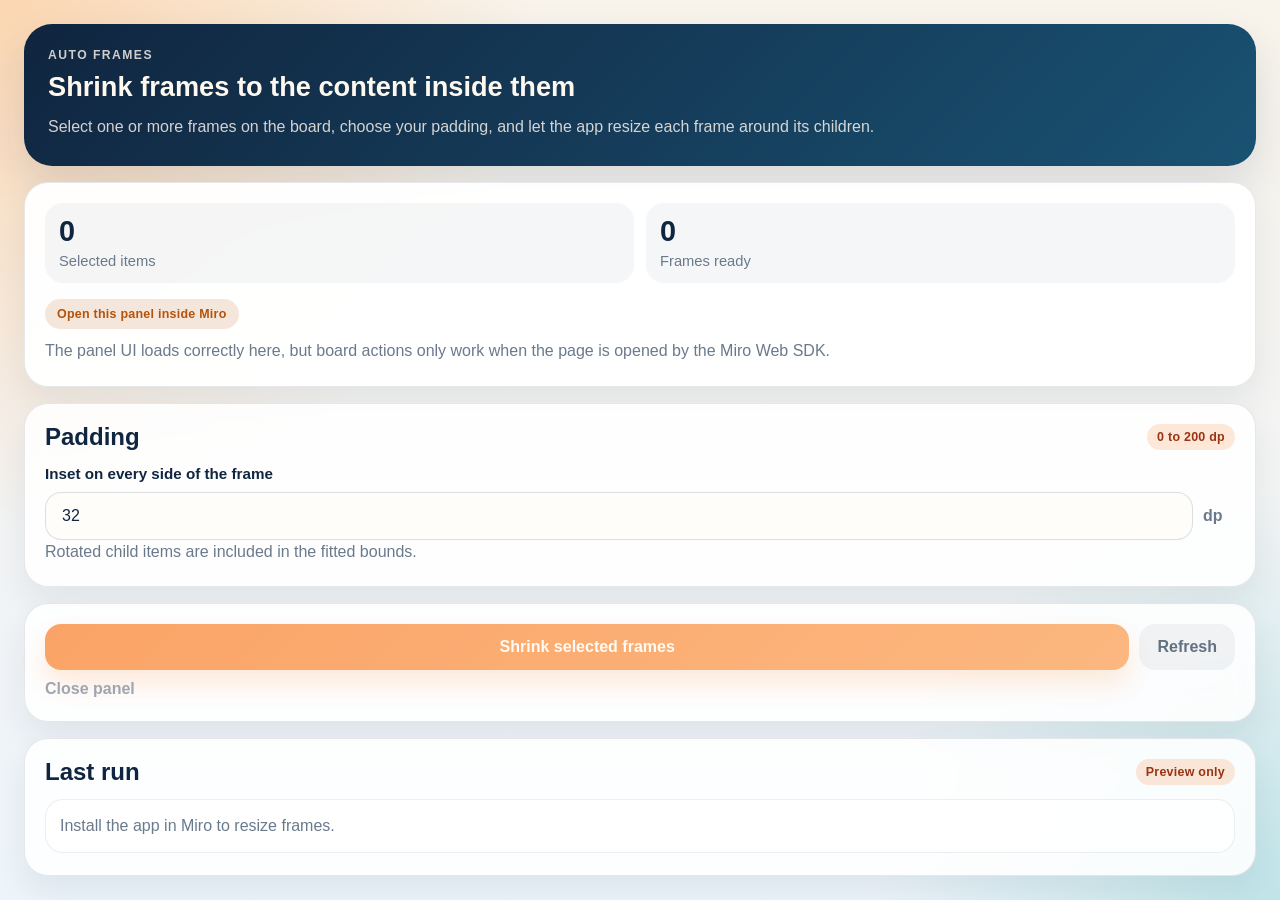
==== public/panel.html @ 706ded11 "initial commit" ====
<!DOCTYPE html>
<html lang="en">
  <head>
    <meta charset="UTF-8" />
    <meta name="viewport" content="width=device-width, initial-scale=1.0" />
    <title>Auto Frames Panel</title>
    <link rel="stylesheet" href="styles.css" />
    <script src="https://miro.com/app/static/sdk/v2/miro.js"></script>
    <script src="auto-frames.js" defer></script>
    <script src="panel.js" defer></script>
  </head>
  <body>
    <div class="panel-shell">
      <header class="hero">
        <p class="eyebrow">Auto Frames</p>
        <h1>Shrink frames to the content inside them</h1>
        <p class="hero-copy">
          Select one or more frames on the board, choose your padding, and let
          the app resize each frame around its children.
        </p>
      </header>

      <section class="card card--summary">
        <div class="stats">
          <div class="stat">
            <span class="stat-value" id="selection-count">0</span>
            <span class="stat-label">Selected items</span>
          </div>
          <div class="stat">
            <span class="stat-value" id="frame-count">0</span>
            <span class="stat-label">Frames ready</span>
          </div>
        </div>
        <p class="status-pill" id="selection-status">Waiting for a frame selection</p>
        <p class="muted" id="selection-note">
          Select one or more frames on the board to enable resizing.
        </p>
      </section>

      <section class="card">
        <div class="section-title-row">
          <h2>Padding</h2>
          <span class="mini-pill">0 to 200 dp</span>
        </div>
        <label class="field" for="padding-input">
          <span class="field-label">Inset on every side of the frame</span>
          <div class="input-row">
            <input id="padding-input" type="number" min="0" max="200" step="4" value="32" />
            <span class="input-suffix">dp</span>
          </div>
        </label>
        <p class="muted">
          Rotated child items are included in the fitted bounds.
        </p>
      </section>

      <section class="card">
        <div class="button-row">
          <button class="button button--primary" id="fit-button" type="button">
            Shrink selected frames
          </button>
          <button class="button button--secondary" id="refresh-button" type="button">
            Refresh
          </button>
        </div>
        <button class="text-button" id="close-button" type="button">Close panel</button>
      </section>

      <section class="card">
        <div class="section-title-row">
          <h2>Last run</h2>
          <span class="mini-pill" id="result-summary">Nothing run yet</span>
        </div>
        <ul class="results" id="result-list"></ul>
      </section>
    </div>
  </body>
</html>
---- public/styles.css ----
:root {
  color-scheme: light;
  font-family: "Avenir Next", "Segoe UI Variable", sans-serif;
  --ink: #10253f;
  --ink-soft: #6a7a8c;
  --panel: rgba(255, 255, 255, 0.88);
  --panel-strong: rgba(255, 255, 255, 0.96);
  --line: rgba(16, 37, 63, 0.1);
  --accent: #f97316;
  --accent-soft: rgba(249, 115, 22, 0.16);
  --accent-cool: #0ea5a0;
  --success: #0a7b59;
  --warning: #b45309;
  --error: #c2410c;
  --shadow: 0 20px 44px rgba(16, 37, 63, 0.12);
}

* {
  box-sizing: border-box;
}

body {
  margin: 0;
  min-height: 100vh;
  background:
    radial-gradient(circle at top left, rgba(255, 179, 107, 0.45), transparent 34%),
    radial-gradient(circle at bottom right, rgba(14, 165, 160, 0.2), transparent 26%),
    linear-gradient(180deg, #f8f3eb 0%, #edf4fb 100%);
  color: var(--ink);
}

.panel-shell {
  width: 100%;
  min-height: 100vh;
  padding: 24px;
  display: grid;
  gap: 16px;
}

.hero {
  padding: 24px;
  border-radius: 28px;
  background:
    linear-gradient(135deg, rgba(16, 37, 63, 0.94), rgba(27, 88, 122, 0.88)),
    var(--ink);
  color: #fff8ef;
  box-shadow: var(--shadow);
}

.eyebrow {
  margin: 0 0 10px;
  font-size: 0.76rem;
  font-weight: 700;
  letter-spacing: 0.12em;
  text-transform: uppercase;
  opacity: 0.8;
}

.hero h1,
.section-title-row h2 {
  margin: 0;
  line-height: 1.1;
}

.hero h1 {
  font-size: 1.7rem;
}

.hero-copy {
  margin: 12px 0 0;
  line-height: 1.6;
  color: rgba(255, 248, 239, 0.82);
}

.card {
  padding: 20px;
  border: 1px solid var(--line);
  border-radius: 24px;
  background: var(--panel);
  box-shadow: 0 16px 32px rgba(16, 37, 63, 0.07);
  backdrop-filter: blur(12px);
}

.card--summary {
  background: var(--panel-strong);
}

.stats {
  display: grid;
  grid-template-columns: repeat(2, minmax(0, 1fr));
  gap: 12px;
  margin-bottom: 16px;
}

.stat {
  padding: 14px;
  border-radius: 18px;
  background: rgba(16, 37, 63, 0.04);
}

.stat-value {
  display: block;
  font-size: 1.8rem;
  font-weight: 700;
  line-height: 1;
}

.stat-label {
  display: block;
  margin-top: 8px;
  color: var(--ink-soft);
  font-size: 0.92rem;
}

.status-pill,
.mini-pill,
.result-chip {
  display: inline-flex;
  align-items: center;
  border-radius: 999px;
  font-size: 0.78rem;
  font-weight: 700;
  letter-spacing: 0.02em;
}

.status-pill {
  width: fit-content;
  margin: 0 0 10px;
  padding: 8px 12px;
  background: rgba(16, 37, 63, 0.08);
  color: var(--ink);
}

.status-pill[data-variant="ready"] {
  background: rgba(10, 123, 89, 0.14);
  color: var(--success);
}

.status-pill[data-variant="warning"] {
  background: rgba(180, 83, 9, 0.14);
  color: var(--warning);
}

.mini-pill {
  padding: 6px 10px;
  background: var(--accent-soft);
  color: #9a3412;
}

.muted {
  margin: 0;
  color: var(--ink-soft);
  line-height: 1.55;
}

.section-title-row {
  display: flex;
  align-items: center;
  justify-content: space-between;
  gap: 12px;
  margin-bottom: 14px;
}

.field {
  display: grid;
  gap: 10px;
}

.field-label {
  font-size: 0.95rem;
  font-weight: 600;
}

.input-row {
  display: flex;
  align-items: center;
  gap: 10px;
}

input[type="number"] {
  width: 100%;
  padding: 14px 16px;
  border: 1px solid rgba(16, 37, 63, 0.14);
  border-radius: 16px;
  background: #fffdf9;
  color: var(--ink);
  font: inherit;
}

.input-suffix {
  min-width: 32px;
  color: var(--ink-soft);
  font-weight: 600;
}

.button-row {
  display: grid;
  grid-template-columns: 1fr auto;
  gap: 10px;
}

.button,
.text-button {
  appearance: none;
  border: 0;
  font: inherit;
  cursor: pointer;
}

.button {
  padding: 14px 18px;
  border-radius: 16px;
  font-weight: 700;
  transition:
    transform 120ms ease,
    box-shadow 120ms ease,
    opacity 120ms ease;
}

.button:hover:not(:disabled) {
  transform: translateY(-1px);
}

.button:disabled,
.text-button:disabled {
  cursor: wait;
  opacity: 0.65;
}

.button--primary {
  color: #fff8ef;
  background: linear-gradient(135deg, #f97316, #fb923c);
  box-shadow: 0 14px 26px rgba(249, 115, 22, 0.24);
}

.button--secondary {
  color: var(--ink);
  background: rgba(16, 37, 63, 0.08);
}

.text-button {
  margin-top: 10px;
  padding: 0;
  background: transparent;
  color: var(--ink-soft);
  font-weight: 600;
  text-align: left;
}

.results {
  list-style: none;
  margin: 0;
  padding: 0;
  display: grid;
  gap: 10px;
}

.result-item {
  display: grid;
  gap: 8px;
  padding: 14px;
  border: 1px solid rgba(16, 37, 63, 0.08);
  border-radius: 18px;
  background: rgba(255, 255, 255, 0.8);
}

.result-item--empty {
  color: var(--ink-soft);
  line-height: 1.5;
}

.result-chip {
  width: fit-content;
  padding: 5px 10px;
  background: rgba(16, 37, 63, 0.08);
  color: var(--ink);
}

.result-chip[data-variant="success"] {
  background: rgba(10, 123, 89, 0.14);
  color: var(--success);
}

.result-chip[data-variant="noop"] {
  background: rgba(14, 165, 160, 0.16);
  color: #0f766e;
}

.result-chip[data-variant="skipped"] {
  background: rgba(180, 83, 9, 0.14);
  color: var(--warning);
}

.result-chip[data-variant="error"] {
  background: rgba(194, 65, 12, 0.14);
  color: var(--error);
}

.result-title {
  font-size: 0.98rem;
}

.result-body {
  margin: 0;
  color: var(--ink-soft);
  line-height: 1.5;
}

@media (max-width: 340px) {
  .panel-shell {
    padding: 18px;
  }

  .button-row,
  .stats {
    grid-template-columns: 1fr;
  }
}
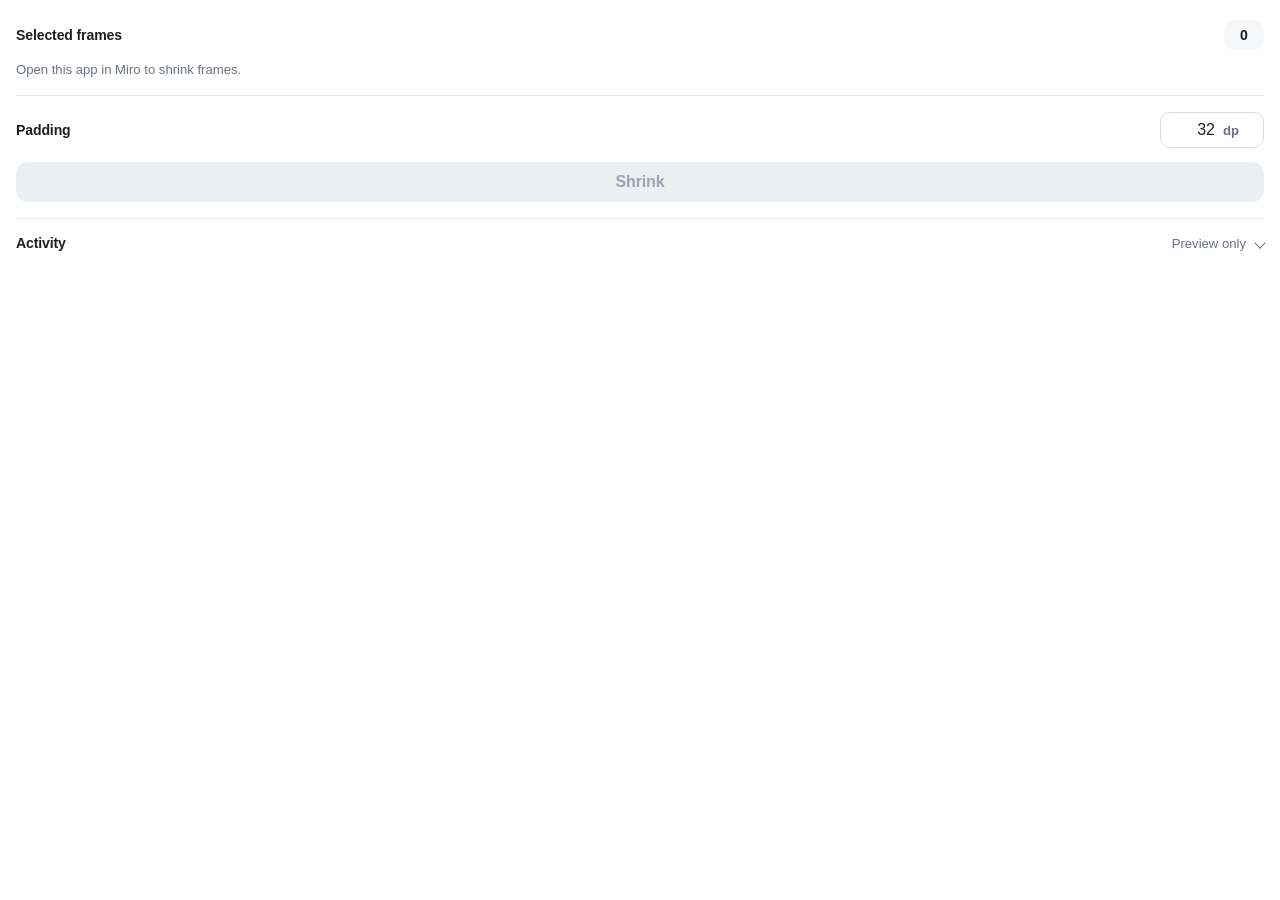
==== commit e2b3a14e: "refactor" ====
--- a/public/panel.html
+++ b/public/panel.html
@@ -3,7 +3,7 @@
   <head>
     <meta charset="UTF-8" />
     <meta name="viewport" content="width=device-width, initial-scale=1.0" />
-    <title>Auto Frames Panel</title>
+    <title>Shrink frame to content</title>
     <link rel="stylesheet" href="styles.css" />
     <script src="https://miro.com/app/static/sdk/v2/miro.js"></script>
     <script src="auto-frames.js" defer></script>
@@ -11,69 +11,35 @@
   </head>
   <body>
     <div class="panel-shell">
-      <header class="hero">
-        <p class="eyebrow">Auto Frames</p>
-        <h1>Shrink frames to the content inside them</h1>
-        <p class="hero-copy">
-          Select one or more frames on the board, choose your padding, and let
-          the app resize each frame around its children.
-        </p>
-      </header>
-
-      <section class="card card--summary">
-        <div class="stats">
-          <div class="stat">
-            <span class="stat-value" id="selection-count">0</span>
-            <span class="stat-label">Selected items</span>
-          </div>
-          <div class="stat">
-            <span class="stat-value" id="frame-count">0</span>
-            <span class="stat-label">Frames ready</span>
-          </div>
+      <section class="panel-section">
+        <div class="row">
+          <span class="section-label">Selected frames</span>
+          <span class="frame-badge" id="frame-count" data-active="false">0</span>
         </div>
-        <p class="status-pill" id="selection-status">Waiting for a frame selection</p>
-        <p class="muted" id="selection-note">
-          Select one or more frames on the board to enable resizing.
-        </p>
+        <p class="selection-state" id="selection-status">Select one or more frames.</p>
       </section>
 
-      <section class="card">
-        <div class="section-title-row">
-          <h2>Padding</h2>
-          <span class="mini-pill">0 to 200 dp</span>
-        </div>
-        <label class="field" for="padding-input">
-          <span class="field-label">Inset on every side of the frame</span>
-          <div class="input-row">
+      <section class="panel-section">
+        <label class="control-row" for="padding-input">
+          <span class="section-label">Padding</span>
+          <span class="input-chip">
             <input id="padding-input" type="number" min="0" max="200" step="4" value="32" />
             <span class="input-suffix">dp</span>
-          </div>
+          </span>
         </label>
-        <p class="muted">
-          Rotated child items are included in the fitted bounds.
-        </p>
+        <button class="button" id="fit-button" type="button">Shrink</button>
       </section>
 
-      <section class="card">
-        <div class="button-row">
-          <button class="button button--primary" id="fit-button" type="button">
-            Shrink selected frames
-          </button>
-          <button class="button button--secondary" id="refresh-button" type="button">
-            Refresh
-          </button>
-        </div>
-        <button class="text-button" id="close-button" type="button">Close panel</button>
-      </section>
-
-      <section class="card">
-        <div class="section-title-row">
-          <h2>Last run</h2>
-          <span class="mini-pill" id="result-summary">Nothing run yet</span>
-        </div>
+      <details class="logs-disclosure" id="logs-disclosure">
+        <summary>
+          <span class="section-label section-label--strong">Activity</span>
+          <span class="logs-meta">
+            <span id="result-summary">Nothing yet</span>
+            <span class="disclosure-icon" aria-hidden="true"></span>
+          </span>
+        </summary>
         <ul class="results" id="result-list"></ul>
-      </section>
+      </details>
     </div>
   </body>
 </html>
-
--- a/public/styles.css
+++ b/public/styles.css
@@ -1,318 +1,299 @@
 :root {
   color-scheme: light;
   font-family: "Avenir Next", "Segoe UI Variable", sans-serif;
-  --ink: #10253f;
-  --ink-soft: #6a7a8c;
-  --panel: rgba(255, 255, 255, 0.88);
-  --panel-strong: rgba(255, 255, 255, 0.96);
-  --line: rgba(16, 37, 63, 0.1);
-  --accent: #f97316;
-  --accent-soft: rgba(249, 115, 22, 0.16);
-  --accent-cool: #0ea5a0;
-  --success: #0a7b59;
-  --warning: #b45309;
-  --error: #c2410c;
-  --shadow: 0 20px 44px rgba(16, 37, 63, 0.12);
+  --ink: #1f1f1f;
+  --muted: #6b7280;
+  --line: #e6e8eb;
+  --line-strong: #d7dce3;
+  --surface: #ffffff;
+  --surface-subtle: #f6f7f9;
+  --selection: #4262ff;
+  --selection-soft: rgba(66, 98, 255, 0.12);
+  --success: #0a7f4f;
+  --warning: #a15c00;
+  --error: #d14343;
 }
 
 * {
   box-sizing: border-box;
 }
 
+html,
 body {
-  margin: 0;
-  min-height: 100vh;
-  background:
-    radial-gradient(circle at top left, rgba(255, 179, 107, 0.45), transparent 34%),
-    radial-gradient(circle at bottom right, rgba(14, 165, 160, 0.2), transparent 26%),
-    linear-gradient(180deg, #f8f3eb 0%, #edf4fb 100%);
-  color: var(--ink);
+  height: 100%;
+}
+
+body {
+  margin: 0;
+  overflow: hidden;
+  background: var(--surface);
+  color: var(--ink);
+}
+
+button,
+input {
+  font: inherit;
 }
 
 .panel-shell {
   width: 100%;
-  min-height: 100vh;
-  padding: 24px;
-  display: grid;
-  gap: 16px;
-}
-
-.hero {
-  padding: 24px;
-  border-radius: 28px;
-  background:
-    linear-gradient(135deg, rgba(16, 37, 63, 0.94), rgba(27, 88, 122, 0.88)),
-    var(--ink);
-  color: #fff8ef;
-  box-shadow: var(--shadow);
-}
-
-.eyebrow {
-  margin: 0 0 10px;
-  font-size: 0.76rem;
-  font-weight: 700;
-  letter-spacing: 0.12em;
-  text-transform: uppercase;
-  opacity: 0.8;
-}
-
-.hero h1,
-.section-title-row h2 {
-  margin: 0;
-  line-height: 1.1;
-}
-
-.hero h1 {
-  font-size: 1.7rem;
-}
-
-.hero-copy {
-  margin: 12px 0 0;
-  line-height: 1.6;
-  color: rgba(255, 248, 239, 0.82);
-}
-
-.card {
-  padding: 20px;
-  border: 1px solid var(--line);
-  border-radius: 24px;
-  background: var(--panel);
-  box-shadow: 0 16px 32px rgba(16, 37, 63, 0.07);
-  backdrop-filter: blur(12px);
-}
-
-.card--summary {
-  background: var(--panel-strong);
-}
-
-.stats {
-  display: grid;
-  grid-template-columns: repeat(2, minmax(0, 1fr));
-  gap: 12px;
-  margin-bottom: 16px;
-}
-
-.stat {
-  padding: 14px;
-  border-radius: 18px;
-  background: rgba(16, 37, 63, 0.04);
-}
-
-.stat-value {
-  display: block;
-  font-size: 1.8rem;
-  font-weight: 700;
-  line-height: 1;
-}
-
-.stat-label {
-  display: block;
-  margin-top: 8px;
-  color: var(--ink-soft);
-  font-size: 0.92rem;
-}
-
-.status-pill,
-.mini-pill,
-.result-chip {
-  display: inline-flex;
-  align-items: center;
-  border-radius: 999px;
-  font-size: 0.78rem;
-  font-weight: 700;
-  letter-spacing: 0.02em;
-}
-
-.status-pill {
-  width: fit-content;
-  margin: 0 0 10px;
-  padding: 8px 12px;
-  background: rgba(16, 37, 63, 0.08);
-  color: var(--ink);
-}
-
-.status-pill[data-variant="ready"] {
-  background: rgba(10, 123, 89, 0.14);
-  color: var(--success);
-}
-
-.status-pill[data-variant="warning"] {
-  background: rgba(180, 83, 9, 0.14);
-  color: var(--warning);
-}
-
-.mini-pill {
-  padding: 6px 10px;
-  background: var(--accent-soft);
-  color: #9a3412;
-}
-
-.muted {
-  margin: 0;
-  color: var(--ink-soft);
-  line-height: 1.55;
-}
-
-.section-title-row {
+  height: 100%;
+  overflow-y: auto;
+  overscroll-behavior: contain;
+  padding: 12px 16px 20px;
+}
+
+.panel-section,
+.logs-disclosure {
+  padding: 16px 0;
+  border-bottom: 1px solid var(--line);
+}
+
+.panel-section:first-child {
+  padding-top: 8px;
+}
+
+.logs-disclosure {
+  border-bottom: 0;
+}
+
+.row,
+.control-row,
+.logs-disclosure summary,
+.result-head {
   display: flex;
   align-items: center;
   justify-content: space-between;
   gap: 12px;
+}
+
+.section-label {
+  font-size: 0.88rem;
+  font-weight: 600;
+  letter-spacing: -0.01em;
+}
+
+.section-label--strong {
+  font-weight: 700;
+}
+
+.frame-badge {
+  min-width: 40px;
+  height: 30px;
+  padding: 0 12px;
+  border-radius: 10px;
+  display: inline-flex;
+  align-items: center;
+  justify-content: center;
+  background: var(--surface-subtle);
+  color: var(--ink);
+  font-size: 0.88rem;
+  font-weight: 700;
+  transition:
+    background-color 120ms ease,
+    color 120ms ease;
+}
+
+.frame-badge[data-active="true"] {
+  background: var(--selection-soft);
+  color: var(--selection);
+}
+
+.selection-state {
+  margin: 10px 0 0;
+  font-size: 0.82rem;
+  line-height: 1.45;
+  color: var(--muted);
+}
+
+.control-row {
   margin-bottom: 14px;
 }
 
-.field {
-  display: grid;
-  gap: 10px;
-}
-
-.field-label {
-  font-size: 0.95rem;
+.input-chip {
+  display: inline-flex;
+  align-items: center;
+  gap: 8px;
+  min-width: 104px;
+  height: 36px;
+  padding: 0 10px;
+  border: 1px solid var(--line-strong);
+  border-radius: 10px;
+  background: var(--surface);
+  color: var(--ink);
+  transition:
+    border-color 120ms ease,
+    box-shadow 120ms ease,
+    background-color 120ms ease;
+}
+
+.input-chip:hover {
+  background: var(--surface-subtle);
+}
+
+.input-chip:focus-within {
+  border-color: var(--selection);
+  box-shadow: 0 0 0 3px rgba(66, 98, 255, 0.16);
+}
+
+input[type="number"] {
+  width: 44px;
+  padding: 0;
+  border: 0;
+  background: transparent;
+  color: var(--ink);
+  text-align: right;
+  appearance: textfield;
+  -moz-appearance: textfield;
+}
+
+input[type="number"]::-webkit-inner-spin-button,
+input[type="number"]::-webkit-outer-spin-button {
+  margin: 0;
+  -webkit-appearance: none;
+}
+
+input[type="number"]:focus {
+  outline: none;
+}
+
+.input-suffix {
+  font-size: 0.82rem;
   font-weight: 600;
-}
-
-.input-row {
-  display: flex;
-  align-items: center;
-  gap: 10px;
-}
-
-input[type="number"] {
+  color: var(--muted);
+}
+
+.button {
   width: 100%;
-  padding: 14px 16px;
-  border: 1px solid rgba(16, 37, 63, 0.14);
-  border-radius: 16px;
-  background: #fffdf9;
-  color: var(--ink);
-  font: inherit;
-}
-
-.input-suffix {
-  min-width: 32px;
-  color: var(--ink-soft);
-  font-weight: 600;
-}
-
-.button-row {
-  display: grid;
-  grid-template-columns: 1fr auto;
-  gap: 10px;
-}
-
-.button,
-.text-button {
+  min-height: 40px;
   appearance: none;
   border: 0;
-  font: inherit;
+  border-radius: 12px;
+  background: #111214;
+  color: #ffffff;
+  font-weight: 700;
+  letter-spacing: -0.01em;
   cursor: pointer;
-}
-
-.button {
-  padding: 14px 18px;
-  border-radius: 16px;
-  font-weight: 700;
   transition:
+    background-color 120ms ease,
     transform 120ms ease,
-    box-shadow 120ms ease,
     opacity 120ms ease;
 }
 
 .button:hover:not(:disabled) {
+  background: #000000;
   transform: translateY(-1px);
 }
 
-.button:disabled,
-.text-button:disabled {
-  cursor: wait;
-  opacity: 0.65;
-}
-
-.button--primary {
-  color: #fff8ef;
-  background: linear-gradient(135deg, #f97316, #fb923c);
-  box-shadow: 0 14px 26px rgba(249, 115, 22, 0.24);
-}
-
-.button--secondary {
-  color: var(--ink);
-  background: rgba(16, 37, 63, 0.08);
-}
-
-.text-button {
-  margin-top: 10px;
-  padding: 0;
-  background: transparent;
-  color: var(--ink-soft);
-  font-weight: 600;
-  text-align: left;
+.button:focus-visible {
+  outline: 0;
+  box-shadow: 0 0 0 3px rgba(66, 98, 255, 0.18);
+}
+
+.button:disabled {
+  cursor: not-allowed;
+  background: #eceff3;
+  color: #9aa4b2;
+  transform: none;
+}
+
+.logs-disclosure summary {
+  list-style: none;
+  cursor: pointer;
+  user-select: none;
+}
+
+.logs-disclosure summary::-webkit-details-marker {
+  display: none;
+}
+
+.logs-meta {
+  display: inline-flex;
+  align-items: center;
+  gap: 10px;
+  font-size: 0.82rem;
+  color: var(--muted);
+}
+
+.disclosure-icon {
+  width: 8px;
+  height: 8px;
+  border-right: 1.5px solid currentColor;
+  border-bottom: 1.5px solid currentColor;
+  transform: rotate(45deg);
+  transition: transform 140ms ease;
+}
+
+.logs-disclosure[open] .disclosure-icon {
+  transform: rotate(225deg);
 }
 
 .results {
   list-style: none;
   margin: 0;
-  padding: 0;
+  padding: 14px 0 0;
   display: grid;
-  gap: 10px;
+  gap: 8px;
+}
+
+.results:empty {
+  display: none;
 }
 
 .result-item {
   display: grid;
   gap: 8px;
-  padding: 14px;
-  border: 1px solid rgba(16, 37, 63, 0.08);
-  border-radius: 18px;
-  background: rgba(255, 255, 255, 0.8);
-}
-
-.result-item--empty {
-  color: var(--ink-soft);
-  line-height: 1.5;
+  padding: 12px;
+  border: 1px solid var(--line);
+  border-radius: 12px;
+  background: var(--surface-subtle);
 }
 
 .result-chip {
+  min-height: 24px;
   width: fit-content;
-  padding: 5px 10px;
-  background: rgba(16, 37, 63, 0.08);
-  color: var(--ink);
+  padding: 0 8px;
+  background: #eef1f4;
+  color: var(--ink);
+  border-radius: 999px;
+  font-size: 0.74rem;
+  font-weight: 700;
 }
 
 .result-chip[data-variant="success"] {
-  background: rgba(10, 123, 89, 0.14);
+  background: rgba(10, 127, 79, 0.12);
   color: var(--success);
 }
 
 .result-chip[data-variant="noop"] {
-  background: rgba(14, 165, 160, 0.16);
-  color: #0f766e;
+  background: var(--selection-soft);
+  color: var(--selection);
 }
 
 .result-chip[data-variant="skipped"] {
-  background: rgba(180, 83, 9, 0.14);
+  background: rgba(161, 92, 0, 0.12);
   color: var(--warning);
 }
 
 .result-chip[data-variant="error"] {
-  background: rgba(194, 65, 12, 0.14);
+  background: rgba(209, 67, 67, 0.12);
   color: var(--error);
 }
 
 .result-title {
-  font-size: 0.98rem;
+  font-size: 0.9rem;
+  font-weight: 700;
 }
 
 .result-body {
   margin: 0;
-  color: var(--ink-soft);
+  font-size: 0.82rem;
+  color: var(--muted);
   line-height: 1.5;
 }
 
 @media (max-width: 340px) {
   .panel-shell {
-    padding: 18px;
+    padding: 14px;
   }
-
-  .button-row,
-  .stats {
-    grid-template-columns: 1fr;
-  }
-}
+}
